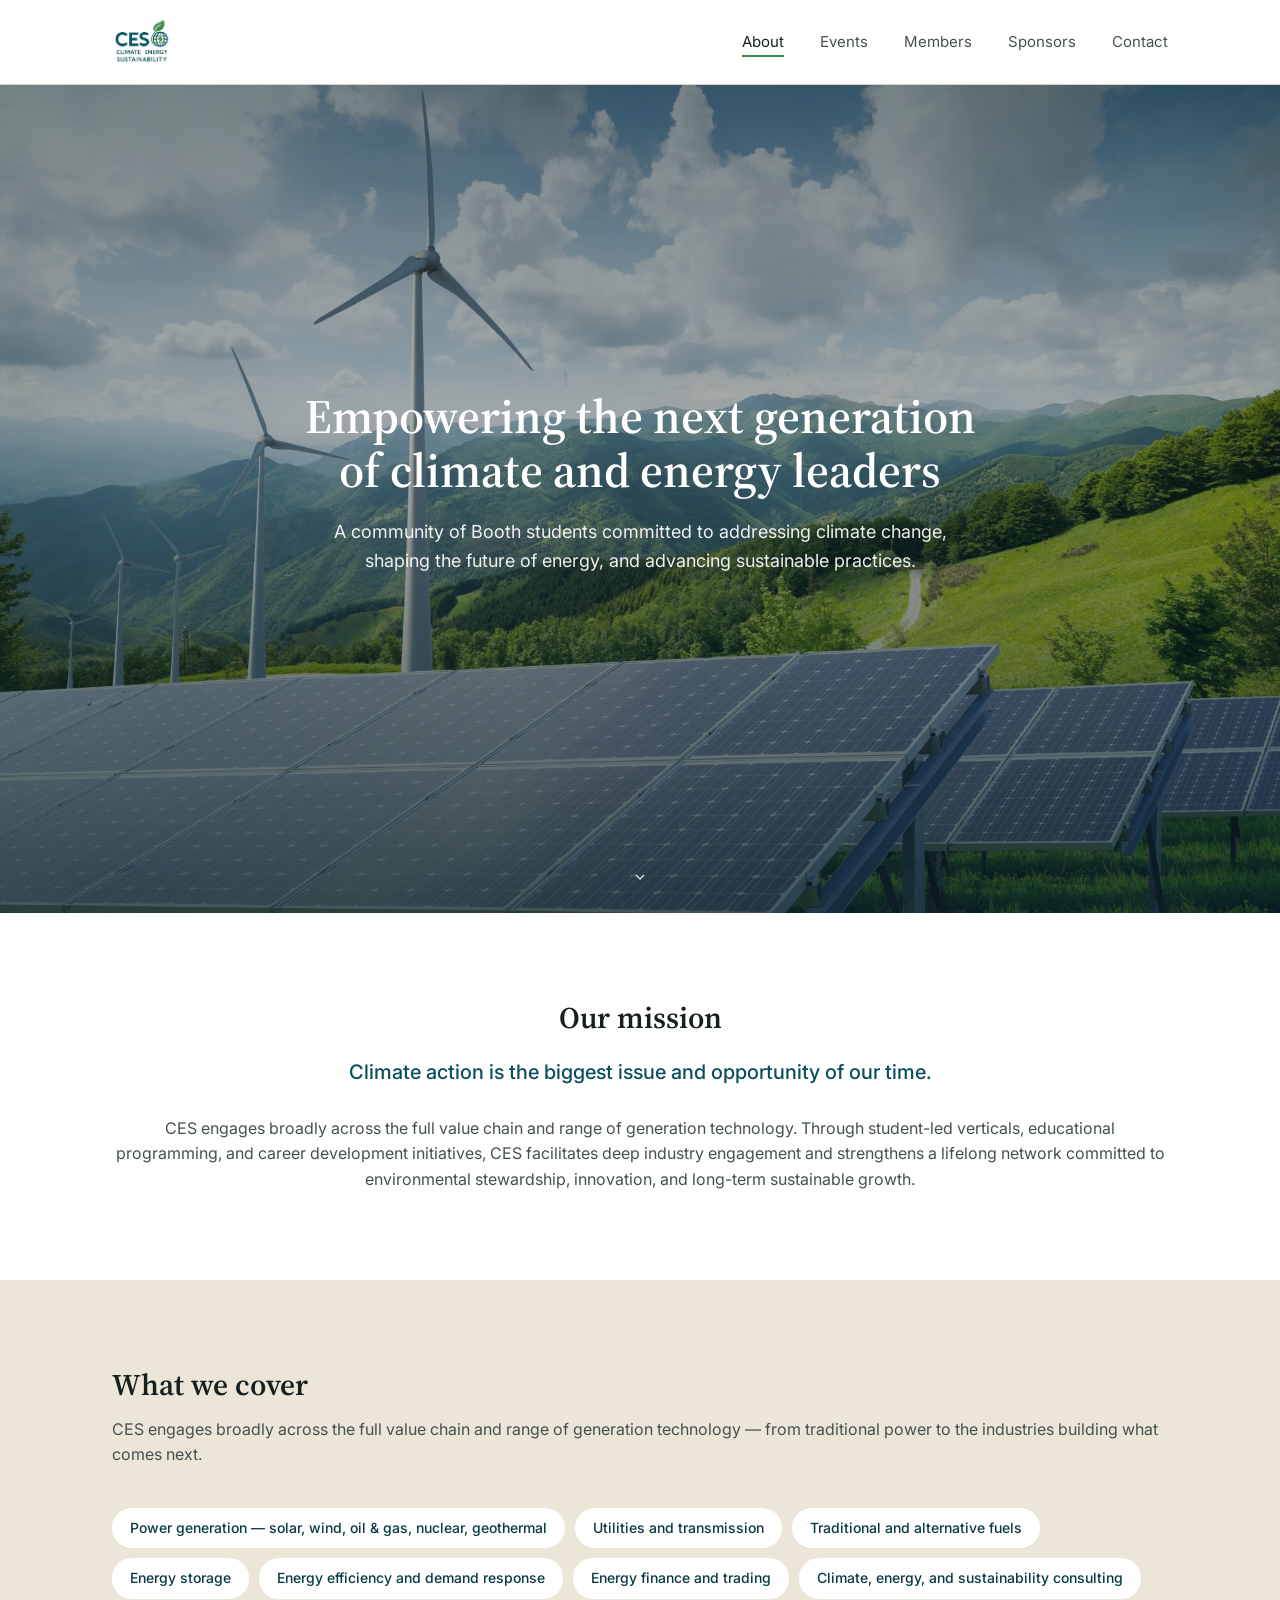
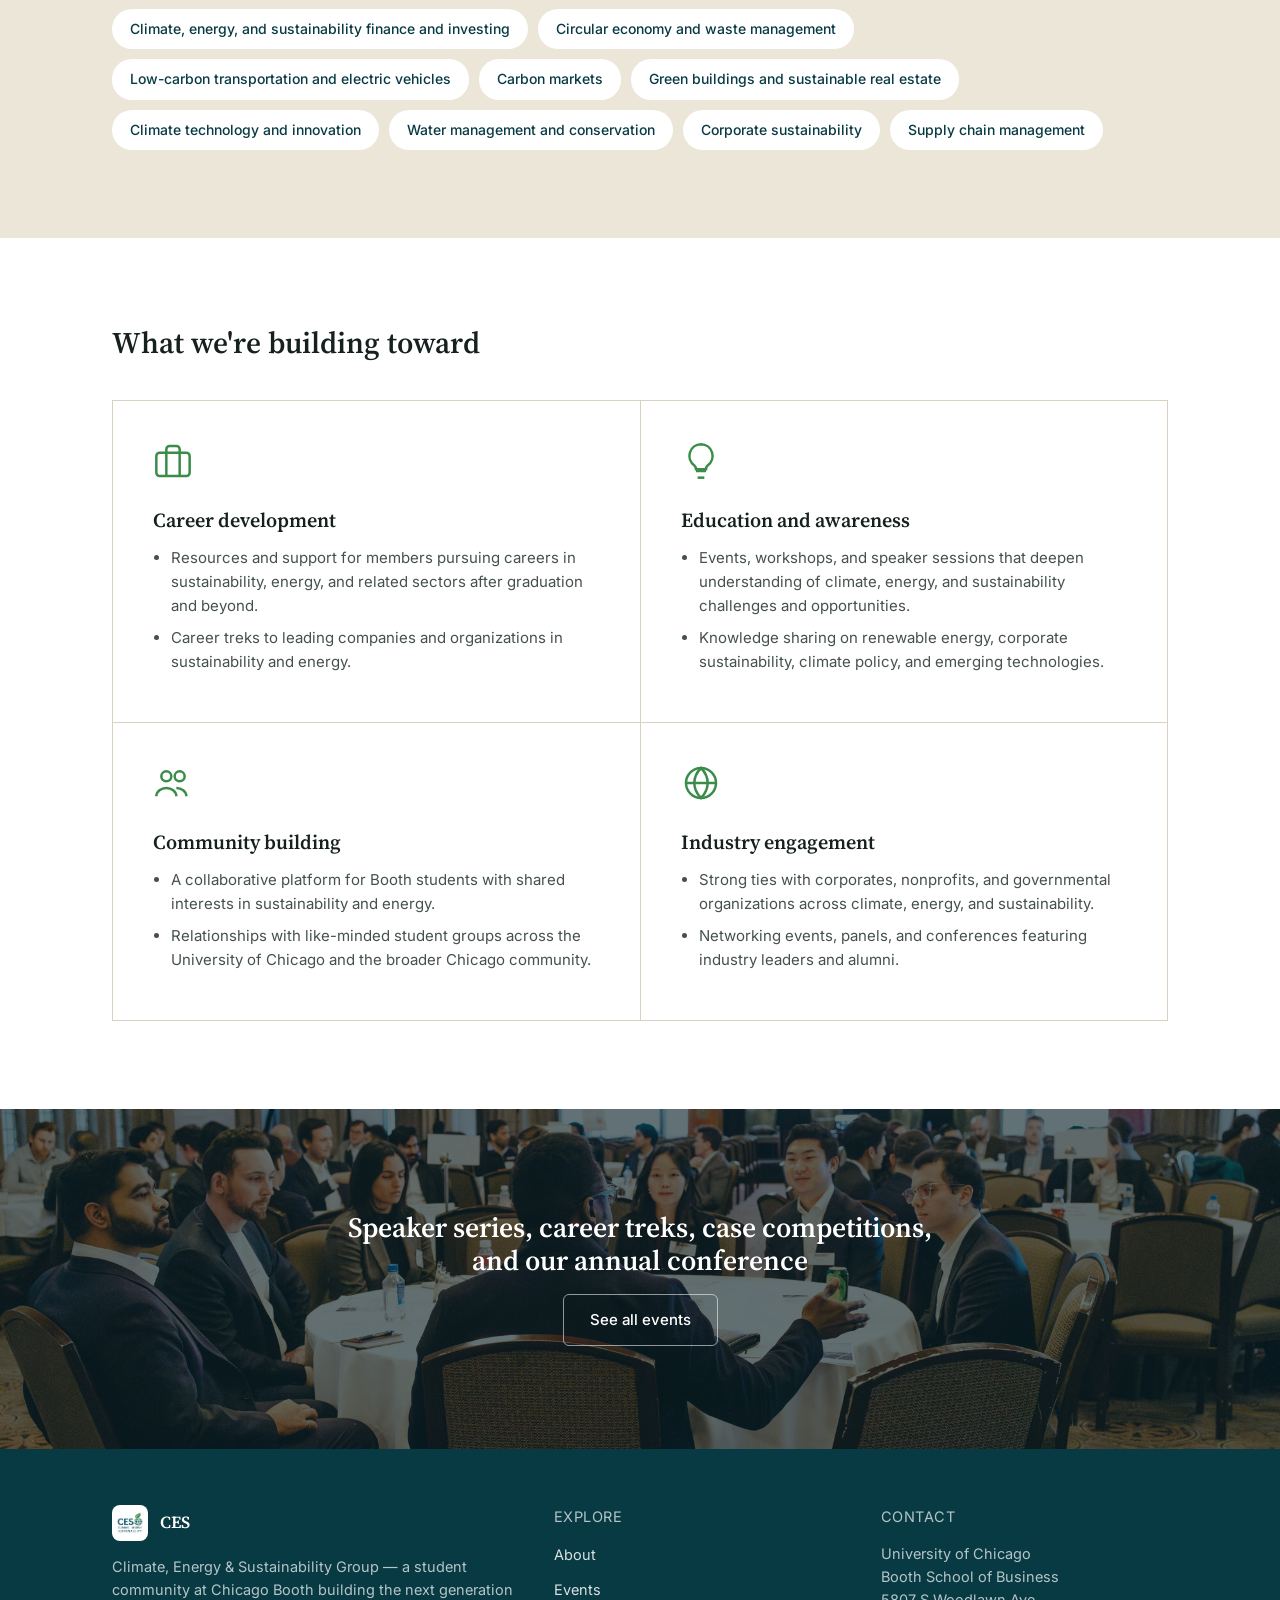
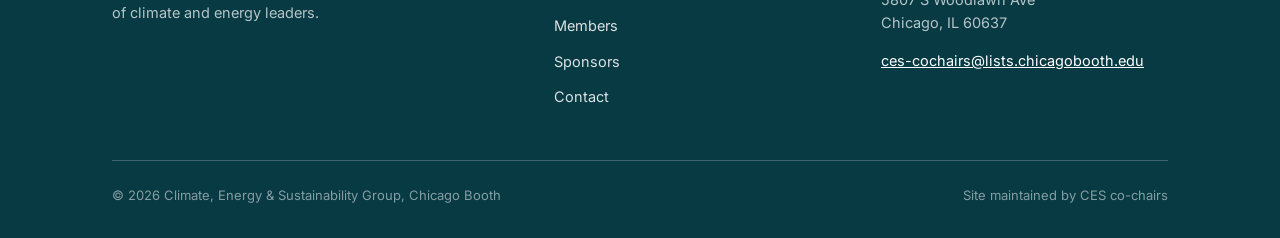
==== index.html @ 855fa8d5 "Add files via upload" ====
<!DOCTYPE html>
<html lang="en">
<head>
<meta charset="UTF-8">
<meta name="viewport" content="width=device-width, initial-scale=1.0">
<title>CES — Climate, Energy & Sustainability Group | Chicago Booth</title>
<link rel="icon" href="images/ces-logo.jpg">
<link rel="preconnect" href="https://fonts.googleapis.com">
<link rel="preconnect" href="https://fonts.gstatic.com" crossorigin>
<link href="https://fonts.googleapis.com/css2?family=Source+Serif+4:wght@500;600&family=Inter:wght@400;500;600&display=swap" rel="stylesheet">
<link rel="stylesheet" href="css/styles.css">
</head>
<body>

<header class="site-header">
  <div class="container">
    <a class="brand" href="index.html">
      <img src="images/ces-logo.jpg" alt="CES logo">
    </a>
    <nav>
      <ul class="nav-links">
        <li><a href="index.html" aria-current="page">About</a></li>
        <li><a href="events.html">Events</a></li>
        <li><a href="members.html">Members</a></li>
        <li><a href="sponsors.html">Sponsors</a></li>
        <li><a href="contact.html">Contact</a></li>
      </ul>
    </nav>
    <button class="nav-toggle" aria-label="Toggle menu"><span></span></button>
  </div>
</header>

<main>

  <section class="hero-full">
    <img class="hero-bg" src="images/about-hero.jpg" alt="Solar panels and wind turbines across a mountain landscape">
    <div class="hero-full-content">
      <h1>Empowering the next generation of climate and energy leaders</h1>
      <p>A community of Booth students committed to addressing climate change, shaping the future of energy, and advancing sustainable practices.</p>
    </div>
    <div class="scroll-cue">
      <svg width="16" height="16" viewBox="0 0 24 24" fill="none" stroke="currentColor" stroke-width="2"><path d="M6 9l6 6 6-6"/></svg>
    </div>
  </section>

  <section class="section">
    <div class="container">
      <div class="mission-block">
        <h2>Our mission</h2>
        <p class="lede">Climate action is the biggest issue and opportunity of our time.</p>
      </div>
      <p class="mission-support">CES engages broadly across the full value chain and range of generation technology. Through student-led verticals, educational programming, and career development initiatives, CES facilitates deep industry engagement and strengthens a lifelong network committed to environmental stewardship, innovation, and long-term sustainable growth.</p>
    </div>
  </section>

  <section class="section section-stone">
    <div class="container">
      <div class="section-head" style="max-width:none;">
        <h2>What we cover</h2>
        <p style="max-width:none;">CES engages broadly across the full value chain and range of generation technology — from traditional power to the industries building what comes next.</p>
      </div>
      <ul class="chip-list">
        <li class="chip">Power generation — solar, wind, oil &amp; gas, nuclear, geothermal</li>
        <li class="chip">Utilities and transmission</li>
        <li class="chip">Traditional and alternative fuels</li>
        <li class="chip">Energy storage</li>
        <li class="chip">Energy efficiency and demand response</li>
        <li class="chip">Energy finance and trading</li>
        <li class="chip">Climate, energy, and sustainability consulting</li>
        <li class="chip">Climate, energy, and sustainability finance and investing</li>
        <li class="chip">Circular economy and waste management</li>
        <li class="chip">Low-carbon transportation and electric vehicles</li>
        <li class="chip">Carbon markets</li>
        <li class="chip">Green buildings and sustainable real estate</li>
        <li class="chip">Climate technology and innovation</li>
        <li class="chip">Water management and conservation</li>
        <li class="chip">Corporate sustainability</li>
        <li class="chip">Supply chain management</li>
      </ul>
    </div>
  </section>

  <section class="section">
    <div class="container">
      <div class="section-head">
        <h2>What we're building toward</h2>
      </div>
      <div class="pillar-grid">
        <div class="pillar-card">
          <svg class="pillar-icon" viewBox="0 0 24 24" fill="none" stroke="currentColor" stroke-width="1.5"><rect x="2" y="7" width="20" height="14" rx="2"/><path d="M16 21V5a2 2 0 0 0-2-2h-4a2 2 0 0 0-2 2v16"/></svg>
          <h3>Career development</h3>
          <ul>
            <li>Resources and support for members pursuing careers in sustainability, energy, and related sectors after graduation and beyond.</li>
            <li>Career treks to leading companies and organizations in sustainability and energy.</li>
          </ul>
        </div>
        <div class="pillar-card">
          <svg class="pillar-icon" viewBox="0 0 24 24" fill="none" stroke="currentColor" stroke-width="1.5"><path d="M9 18h6"/><path d="M10 22h4"/><path d="M12 2a7 7 0 0 0-4 12.7c.6.5 1 1.2 1 2.3v0h6v0c0-1.1.4-1.8 1-2.3A7 7 0 0 0 12 2z"/></svg>
          <h3>Education and awareness</h3>
          <ul>
            <li>Events, workshops, and speaker sessions that deepen understanding of climate, energy, and sustainability challenges and opportunities.</li>
            <li>Knowledge sharing on renewable energy, corporate sustainability, climate policy, and emerging technologies.</li>
          </ul>
        </div>
        <div class="pillar-card">
          <svg class="pillar-icon" viewBox="0 0 24 24" fill="none" stroke="currentColor" stroke-width="1.5"><circle cx="8" cy="8" r="3"/><circle cx="16" cy="8" r="3"/><path d="M2 20c0-3 3-5 6-5s6 2 6 5"/><path d="M14 15c3 0 6 2 6 5"/></svg>
          <h3>Community building</h3>
          <ul>
            <li>A collaborative platform for Booth students with shared interests in sustainability and energy.</li>
            <li>Relationships with like-minded student groups across the University of Chicago and the broader Chicago community.</li>
          </ul>
        </div>
        <div class="pillar-card">
          <svg class="pillar-icon" viewBox="0 0 24 24" fill="none" stroke="currentColor" stroke-width="1.5"><circle cx="12" cy="12" r="9"/><path d="M3 12h18"/><path d="M12 3c2.5 2.5 4 5.5 4 9s-1.5 6.5-4 9c-2.5-2.5-4-5.5-4-9s1.5-6.5 4-9z"/></svg>
          <h3>Industry engagement</h3>
          <ul>
            <li>Strong ties with corporates, nonprofits, and governmental organizations across climate, energy, and sustainability.</li>
            <li>Networking events, panels, and conferences featuring industry leaders and alumni.</li>
          </ul>
        </div>
      </div>
    </div>
  </section>

  <section class="photo-cta">
    <img src="images/events-1.jpg" alt="CES members networking at a conference">
    <div class="photo-cta-content">
      <h2>Speaker series, career treks, case competitions, and our annual conference</h2>
      <a class="btn btn-ghost-light" href="events.html">See all events</a>
    </div>
  </section>

</main>

<footer class="site-footer">
  <div class="container">
    <div class="footer-top">
      <div>
        <div class="footer-brand">
          <img src="images/ces-logo.jpg" alt="CES logo">
          <span class="footer-brand-name">CES</span>
        </div>
        <p>Climate, Energy &amp; Sustainability Group — a student community at Chicago Booth building the next generation of climate and energy leaders.</p>
      </div>
      <div>
        <p class="footer-heading">Explore</p>
        <ul class="footer-links">
          <li><a href="index.html">About</a></li>
          <li><a href="events.html">Events</a></li>
          <li><a href="members.html">Members</a></li>
          <li><a href="sponsors.html">Sponsors</a></li>
          <li><a href="contact.html">Contact</a></li>
        </ul>
      </div>
      <div>
        <p class="footer-heading">Contact</p>
        <p>University of Chicago<br>Booth School of Business<br>5807 S Woodlawn Ave<br>Chicago, IL 60637</p>
        <p><a href="mailto:ces-cochairs@lists.chicagobooth.edu" style="color:#fff;">ces-cochairs@lists.chicagobooth.edu</a></p>
      </div>
    </div>
    <div class="footer-bottom">
      <span>&copy; 2026 Climate, Energy &amp; Sustainability Group, Chicago Booth</span>
      <span>Site maintained by CES co-chairs</span>
    </div>
  </div>
</footer>
<script src="js/main.js"></script>
</body>
</html>
---- css/styles.css ----
/* ==========================================================================
   CES — Climate, Energy & Sustainability Group, Chicago Booth
   Design tokens
   ========================================================================== */

:root {
  --ink: #16211f;
  --ink-soft: #45514e;
  --teal: #0b4f5c;
  --teal-dark: #083a44;
  --teal-overlay: rgba(8, 32, 38, 0.62);
  --green: #3b8c49;
  --green-dark: #2c6b38;
  --stone: #ece6d8;
  --stone-dark: #ddd4bf;
  --line: #d9d2c2;
  --line-on-dark: rgba(255, 255, 255, 0.22);
  --paper: #ffffff;

  --font-display: "Source Serif 4", Georgia, serif;
  --font-body: "Inter", -apple-system, BlinkMacSystemFont, sans-serif;

  --max: 1120px;
}

* { box-sizing: border-box; }

html { scroll-behavior: smooth; }

body {
  margin: 0;
  font-family: var(--font-body);
  color: var(--ink);
  background: var(--paper);
  line-height: 1.6;
  -webkit-font-smoothing: antialiased;
}

img { max-width: 100%; display: block; }

a { color: inherit; }

.container {
  max-width: var(--max);
  margin: 0 auto;
  padding: 0 32px;
}

h1, h2, h3 {
  font-family: var(--font-display);
  font-weight: 600;
  line-height: 1.15;
  margin: 0;
  color: var(--ink);
}

p { margin: 0 0 1em; max-width: 62ch; }

.eyebrow {
  font-size: 14px;
  color: var(--ink-soft);
  margin: 0 0 8px;
}

/* ==========================================================================
   Header / nav
   ========================================================================== */

.site-header {
  position: sticky;
  top: 0;
  z-index: 50;
  background: var(--paper);
  border-bottom: 1px solid var(--line);
}

.site-header .container {
  display: flex;
  align-items: center;
  justify-content: space-between;
  height: 84px;
}

.brand {
  display: flex;
  align-items: center;
  gap: 12px;
  text-decoration: none;
  color: var(--ink);
}

.brand img { height: 60px; width: 60px; }

.brand-name {
  font-family: var(--font-display);
  font-weight: 600;
  font-size: 19px;
  letter-spacing: 0.2px;
}

.brand-name span {
  display: block;
  font-family: var(--font-body);
  font-weight: 400;
  font-size: 12px;
  color: var(--ink-soft);
  margin-top: 1px;
}

.nav-links {
  display: flex;
  gap: 36px;
  list-style: none;
  margin: 0;
  padding: 0;
}

.nav-links a {
  text-decoration: none;
  font-size: 15px;
  color: var(--ink-soft);
  padding: 4px 0;
  border-bottom: 2px solid transparent;
  transition: color 0.15s ease, border-color 0.15s ease;
}

.nav-links a:hover,
.nav-links a[aria-current="page"] {
  color: var(--ink);
  border-color: var(--green);
}

.nav-toggle {
  display: none;
  background: none;
  border: 1px solid var(--line);
  border-radius: 6px;
  width: 40px;
  height: 40px;
  align-items: center;
  justify-content: center;
  cursor: pointer;
}

.nav-toggle span,
.nav-toggle span::before,
.nav-toggle span::after {
  content: "";
  display: block;
  width: 18px;
  height: 2px;
  background: var(--ink);
  position: relative;
  transition: transform 0.2s ease, opacity 0.2s ease;
}

.nav-toggle span::before { position: absolute; top: -6px; }
.nav-toggle span::after { position: absolute; top: 6px; }

/* ==========================================================================
   Buttons
   ========================================================================== */

.btn {
  display: inline-block;
  font-family: var(--font-body);
  font-size: 15px;
  font-weight: 500;
  text-decoration: none;
  padding: 13px 26px;
  border-radius: 6px;
  border: 1px solid transparent;
  transition: background 0.15s ease, color 0.15s ease, border-color 0.15s ease;
}

.btn-primary { background: var(--teal); color: #fff; }
.btn-primary:hover { background: var(--teal-dark); }

.btn-ghost { border-color: var(--ink); color: var(--ink); }
.btn-ghost:hover { border-color: var(--teal); color: var(--teal); }

.btn-ghost-light { border-color: rgba(255,255,255,0.55); color: #fff; }
.btn-ghost-light:hover { border-color: #fff; background: rgba(255,255,255,0.12); }

.btn-row { display: flex; gap: 14px; flex-wrap: wrap; }

/* ==========================================================================
   Hero — split (About / homepage)
   ========================================================================== */

.hero-split {
  display: grid;
  grid-template-columns: 1fr 1fr;
  align-items: stretch;
  min-height: 560px;
}

.hero-split-text {
  display: flex;
  flex-direction: column;
  justify-content: center;
  padding: 64px 64px 64px 32px;
  max-width: 620px;
  margin: 0 auto 0 0;
}

.hero-split-text h1 {
  font-size: 40px;
  margin-bottom: 24px;
}

.hero-split-text p {
  font-size: 17px;
  color: var(--ink-soft);
}

.hero-split-image { position: relative; overflow: hidden; }

.hero-split-image img {
  width: 100%;
  height: 100%;
  object-fit: cover;
  min-height: 320px;
}

/* ==========================================================================
   Hero — full bleed, centered (homepage)
   ========================================================================== */

.hero-full {
  position: relative;
  min-height: 92vh;
  display: flex;
  align-items: center;
  justify-content: center;
  text-align: center;
  color: #fff;
  overflow: hidden;
}

.hero-full > img.hero-bg {
  position: absolute;
  inset: 0;
  width: 100%;
  height: 100%;
  object-fit: cover;
  z-index: 0;
}

.hero-full::after {
  content: "";
  position: absolute;
  inset: 0;
  background: linear-gradient(180deg, rgba(8,32,38,0.55) 0%, rgba(8,32,38,0.35) 40%, rgba(8,32,38,0.75) 100%);
  z-index: 1;
}

.hero-full-content {
  position: relative;
  z-index: 2;
  max-width: 760px;
  padding: 0 32px;
  display: flex;
  flex-direction: column;
  align-items: center;
}

.hero-full-content img.hero-mark {
  height: 56px;
  width: 56px;
  margin-bottom: 28px;
  background: #fff;
  border-radius: 14px;
  padding: 8px;
}

.hero-full-content h1 {
  color: #fff;
  font-size: 48px;
  line-height: 1.12;
  margin-bottom: 20px;
}

.hero-full-content p {
  color: rgba(255,255,255,0.92);
  font-size: 18px;
  max-width: 56ch;
  margin: 0 auto 32px;
}

.scroll-cue {
  position: absolute;
  bottom: 28px;
  left: 50%;
  transform: translateX(-50%);
  z-index: 2;
  color: rgba(255,255,255,0.85);
  display: flex;
  flex-direction: column;
  align-items: center;
  gap: 6px;
  font-size: 12px;
  letter-spacing: 0.5px;
}

.scroll-cue svg { animation: bob 1.8s ease-in-out infinite; }

@keyframes bob {
  0%, 100% { transform: translateY(0); }
  50% { transform: translateY(6px); }
}

/* ==========================================================================
   Mission statement block
   ========================================================================== */

.mission-block {
  text-align: center;
  max-width: 780px;
  margin: 0 auto;
}

.mission-block h2 {
  font-size: 30px;
  margin: 0 0 20px;
}

.mission-block p.lede {
  font-size: 20px;
  line-height: 1.6;
  color: var(--teal);
  font-weight: 500;
  max-width: 720px;
  margin: 0 auto;
}

.mission-support {
  max-width: none;
  text-align: center;
  font-size: 16px;
  color: var(--ink-soft);
  margin: 28px auto 0;
}

/* ==========================================================================
   Pillar grid (Core goals) with icons
   ========================================================================== */

.pillar-grid {
  display: grid;
  grid-template-columns: 1fr 1fr;
  gap: 1px;
  background: var(--line);
  border: 1px solid var(--line);
}

.pillar-card {
  background: var(--paper);
  padding: 40px;
}

.pillar-icon {
  width: 40px;
  height: 40px;
  color: var(--green);
  margin-bottom: 20px;
}

.pillar-card h3 { font-size: 20px; margin-bottom: 14px; }

.pillar-card ul {
  margin: 0;
  padding-left: 18px;
  color: var(--ink-soft);
  font-size: 15px;
}

.pillar-card li { margin-bottom: 8px; }

/* ==========================================================================
   Photo CTA break (full bleed section with overlay text + button)
   ========================================================================== */

.photo-cta {
  position: relative;
  min-height: 340px;
  display: flex;
  align-items: center;
  justify-content: center;
  text-align: center;
  color: #fff;
  overflow: hidden;
}

.photo-cta img {
  position: absolute;
  inset: 0;
  width: 100%;
  height: 100%;
  object-fit: cover;
  z-index: 0;
}

.photo-cta::after {
  content: "";
  position: absolute;
  inset: 0;
  background: var(--teal-overlay);
  z-index: 1;
}

.photo-cta-content { position: relative; z-index: 2; max-width: 640px; padding: 0 24px; }

.photo-cta-content h2 { color: #fff; font-size: 28px; margin-bottom: 18px; }

/* ==========================================================================
   Hero — banner (page headers with photo)
   ========================================================================== */

.hero-banner {
  position: relative;
  min-height: 420px;
  display: flex;
  align-items: flex-end;
  color: #fff;
  overflow: hidden;
}

.hero-banner > img {
  position: absolute;
  inset: 0;
  width: 100%;
  height: 100%;
  object-fit: cover;
  z-index: 0;
}

.hero-banner::after {
  content: "";
  position: absolute;
  inset: 0;
  background: var(--teal-overlay);
  z-index: 1;
}

.hero-banner .container {
  position: relative;
  z-index: 2;
  padding-top: 72px;
  padding-bottom: 48px;
}

.hero-banner h1 {
  color: #fff;
  font-size: 40px;
  margin-bottom: 12px;
}

.hero-banner p {
  color: rgba(255,255,255,0.88);
  font-size: 17px;
  max-width: 56ch;
  margin: 0;
}

/* ==========================================================================
   Sections
   ========================================================================== */

.section { padding: 88px 0; }
.section-tight { padding: 64px 0; }
.section-stone { background: var(--stone); }

.section-head { max-width: 640px; margin: 0 0 40px; }
.section-head h2 { font-size: 30px; margin-bottom: 14px; }
.section-head p { color: var(--ink-soft); font-size: 16px; margin: 0; }

hr.rule {
  border: none;
  border-top: 1px solid var(--line);
  margin: 0;
}

/* ==========================================================================
   Chip / tag list
   ========================================================================== */

.chip-list {
  display: flex;
  flex-wrap: wrap;
  gap: 10px;
  list-style: none;
  margin: 0;
  padding: 0;
}

.chip {
  font-size: 14px;
  padding: 9px 18px;
  border: none;
  border-radius: 20px;
  color: var(--teal-dark);
  background: #dfeae7;
  font-weight: 500;
}

.section-stone .chip { background: var(--paper); color: var(--teal-dark); }

/* ==========================================================================
   Editorial / hairline list (Core goals, Event types, Contact sections)
   ========================================================================== */

.hairline-list { border-top: 1px solid var(--line); }

.hairline-item {
  display: grid;
  grid-template-columns: 280px 1fr;
  gap: 40px;
  padding: 32px 0;
  border-bottom: 1px solid var(--line);
}

.hairline-item h3 {
  font-size: 20px;
  font-weight: 600;
}

.item-title {
  display: flex;
  align-items: center;
  gap: 12px;
}

.hairline-icon {
  width: 22px;
  height: 22px;
  color: var(--green);
  flex-shrink: 0;
}

.hairline-item .item-body p {
  color: var(--ink-soft);
  font-size: 15.5px;
  margin: 0 0 8px;
  max-width: 60ch;
}

.hairline-item .item-body ul {
  margin: 0;
  padding-left: 18px;
  color: var(--ink-soft);
  font-size: 15.5px;
}

.hairline-item .item-body li { margin-bottom: 6px; }

/* ==========================================================================
   Editorial photo break
   ========================================================================== */

.photo-break { margin: 8px 0 48px; }
.photo-break img { width: 100%; height: auto; border-radius: 12px; }
.photo-break figcaption {
  font-size: 13.5px;
  color: var(--ink-soft);
  margin-top: 10px;
}

/* ==========================================================================
   Team grid (Members page)
   ========================================================================== */

.team-grid {
  display: grid;
  grid-template-columns: repeat(3, 1fr);
  gap: 28px;
}

.team-card {
  padding: 20px 20px 28px;
  border: 1px solid var(--line);
  border-radius: 14px;
  transition: box-shadow 0.2s ease, transform 0.2s ease, border-color 0.2s ease;
}

.team-card:hover {
  box-shadow: 0 12px 28px rgba(11,79,92,0.12);
  transform: translateY(-3px);
  border-color: var(--stone-dark);
}

.team-card img {
  width: 100%;
  aspect-ratio: 1 / 1;
  height: auto;
  border-radius: 10px;
  object-fit: cover;
  margin-bottom: 18px;
}

.team-card h3 { font-size: 19px; margin-bottom: 4px; }

.team-links {
  font-size: 13.5px;
  color: var(--teal);
  margin-bottom: 16px;
  display: flex;
  gap: 12px;
  flex-wrap: wrap;
}

.team-links a { text-decoration: none; }
.team-links a:hover { text-decoration: underline; }

.team-fields dt {
  font-size: 11.5px;
  text-transform: uppercase;
  letter-spacing: 0.5px;
  color: var(--ink-soft);
  margin: 12px 0 2px;
}

.team-fields dd {
  font-size: 14.5px;
  margin: 0;
  color: var(--ink);
}

.placeholder-text { color: #9a9284; font-style: italic; }

/* ==========================================================================
   Placeholder / draft notice strip
   ========================================================================== */

.draft-notice {
  display: flex;
  gap: 14px;
  align-items: flex-start;
  border: 1px dashed #b98a4e;
  background: #fbf3e7;
  color: #6b4a1e;
  padding: 18px 22px;
  border-radius: 4px;
  font-size: 14.5px;
  margin-bottom: 48px;
}

.draft-notice strong { display: block; margin-bottom: 4px; font-family: var(--font-body); }

/* ==========================================================================
   Sponsor tiers (placeholder)
   ========================================================================== */

.tier-grid {
  display: grid;
  grid-template-columns: repeat(3, 1fr);
  gap: 24px;
}

.tier-card {
  border: 1px solid var(--line);
  border-radius: 14px;
  padding: 32px 28px;
  transition: box-shadow 0.2s ease, transform 0.2s ease;
}

.tier-card:hover {
  box-shadow: 0 12px 28px rgba(11,79,92,0.1);
  transform: translateY(-3px);
}

.tier-card h3 { font-size: 20px; margin-bottom: 12px; }
.tier-card ul { padding-left: 18px; color: var(--ink-soft); font-size: 14.5px; margin: 0; }
.tier-card li { margin-bottom: 8px; }

/* ==========================================================================
   Logo grid (Alumni companies, sponsor logos)
   ========================================================================== */

.logo-grid {
  display: grid;
  grid-template-columns: repeat(4, 1fr);
  gap: 18px;
}

.logo-card {
  border: 1px solid var(--line);
  border-radius: 12px;
  background: var(--paper);
  height: 104px;
  display: flex;
  align-items: center;
  justify-content: center;
  padding: 20px;
  transition: box-shadow 0.2s ease, transform 0.2s ease;
}

.logo-card:hover {
  box-shadow: 0 12px 28px rgba(11,79,92,0.1);
  transform: translateY(-3px);
}

.logo-card img {
  max-height: 56px;
  max-width: 100%;
  object-fit: contain;
}

/* ==========================================================================
   Sponsor tiers
   ========================================================================== */

.tier-label {
  font-size: 17px;
  text-transform: uppercase;
  letter-spacing: 0.6px;
  color: var(--green);
  font-weight: 600;
  margin: 0 0 6px;
}

.sponsor-tier { margin-bottom: 56px; }

.sponsor-list { border-top: 1px solid var(--line); }

.sponsor-row {
  display: grid;
  grid-template-columns: 200px 1fr;
  gap: 40px;
  padding: 36px 0;
  border-bottom: 1px solid var(--line);
  align-items: start;
}

.sponsor-row .logo-frame {
  display: flex;
  align-items: center;
  height: 64px;
}

.sponsor-row img {
  max-height: 60px;
  max-width: 100%;
  object-fit: contain;
}

.sponsor-row h3 {
  font-size: 17px;
  margin-bottom: 10px;
}

.sponsor-row p {
  color: var(--ink-soft);
  font-size: 15px;
  margin: 0;
  max-width: none;
}

/* ==========================================================================
   Contact page blocks
   ========================================================================== */

.contact-grid {
  display: grid;
  grid-template-columns: 1fr 1fr;
  gap: 64px;
}

.contact-block h3 {
  font-size: 15px;
  text-transform: uppercase;
  letter-spacing: 0.5px;
  color: var(--ink-soft);
  font-family: var(--font-body);
  font-weight: 600;
  margin-bottom: 14px;
}

.contact-block p { color: var(--ink-soft); font-size: 15.5px; }
.contact-block address { font-style: normal; }

.mail-link {
  display: inline-flex;
  align-items: center;
  gap: 8px;
  color: var(--teal);
  text-decoration: none;
  font-weight: 500;
  font-size: 15.5px;
}
.mail-link:hover { text-decoration: underline; }

/* ==========================================================================
   Footer
   ========================================================================== */

.site-footer {
  background: var(--teal-dark);
  color: rgba(255,255,255,0.85);
  padding: 56px 0 32px;
}

.footer-top {
  display: grid;
  grid-template-columns: 1.4fr 1fr 1fr;
  gap: 40px;
  padding-bottom: 40px;
  border-bottom: 1px solid var(--line-on-dark);
}

.footer-brand {
  display: flex;
  align-items: center;
  gap: 12px;
  margin-bottom: 14px;
}

.footer-brand img {
  height: 36px;
  width: 36px;
  background: #fff;
  border-radius: 8px;
  padding: 4px;
}

.footer-brand-name {
  font-family: var(--font-display);
  color: #fff;
  font-size: 17px;
  font-weight: 600;
}

.site-footer p { color: rgba(255,255,255,0.7); font-size: 14.5px; }

.footer-heading {
  font-size: 13px;
  text-transform: uppercase;
  letter-spacing: 0.5px;
  color: rgba(255,255,255,0.55);
  margin-bottom: 14px;
}

.footer-links { list-style: none; margin: 0; padding: 0; }
.footer-links li { margin-bottom: 10px; }
.footer-links a { color: rgba(255,255,255,0.85); text-decoration: none; font-size: 14.5px; }
.footer-links a:hover { text-decoration: underline; }

.footer-bottom {
  display: flex;
  justify-content: space-between;
  padding-top: 24px;
  font-size: 13px;
  color: rgba(255,255,255,0.5);
}

/* ==========================================================================
   Responsive
   ========================================================================== */

@media (max-width: 860px) {
  .nav-links { display: none; }
  .nav-toggle { display: flex; }

  body.nav-open .nav-links {
    display: flex;
    flex-direction: column;
    position: absolute;
    top: 84px;
    left: 0;
    right: 0;
    background: var(--paper);
    border-bottom: 1px solid var(--line);
    padding: 16px 32px 24px;
    gap: 18px;
  }

  .hero-split { grid-template-columns: 1fr; }
  .hero-split-text { padding: 48px 24px; max-width: none; }
  .hero-split-image img { min-height: 260px; }

  .hairline-item { grid-template-columns: 1fr; gap: 10px; }
  .team-grid { grid-template-columns: repeat(2, 1fr); }
  .logo-grid { grid-template-columns: repeat(2, 1fr); }
  .sponsor-row { grid-template-columns: 1fr; gap: 16px; }
  .tier-grid { grid-template-columns: 1fr; }
  .contact-grid { grid-template-columns: 1fr; gap: 40px; }
  .footer-top { grid-template-columns: 1fr; gap: 28px; }
  .section { padding: 56px 0; }
}

@media (max-width: 560px) {
  .container { padding: 0 20px; }
  .team-grid { grid-template-columns: 1fr; }
  .logo-grid { grid-template-columns: 1fr 1fr; }
  .hero-split-text h1, .hero-banner h1 { font-size: 30px; }
}
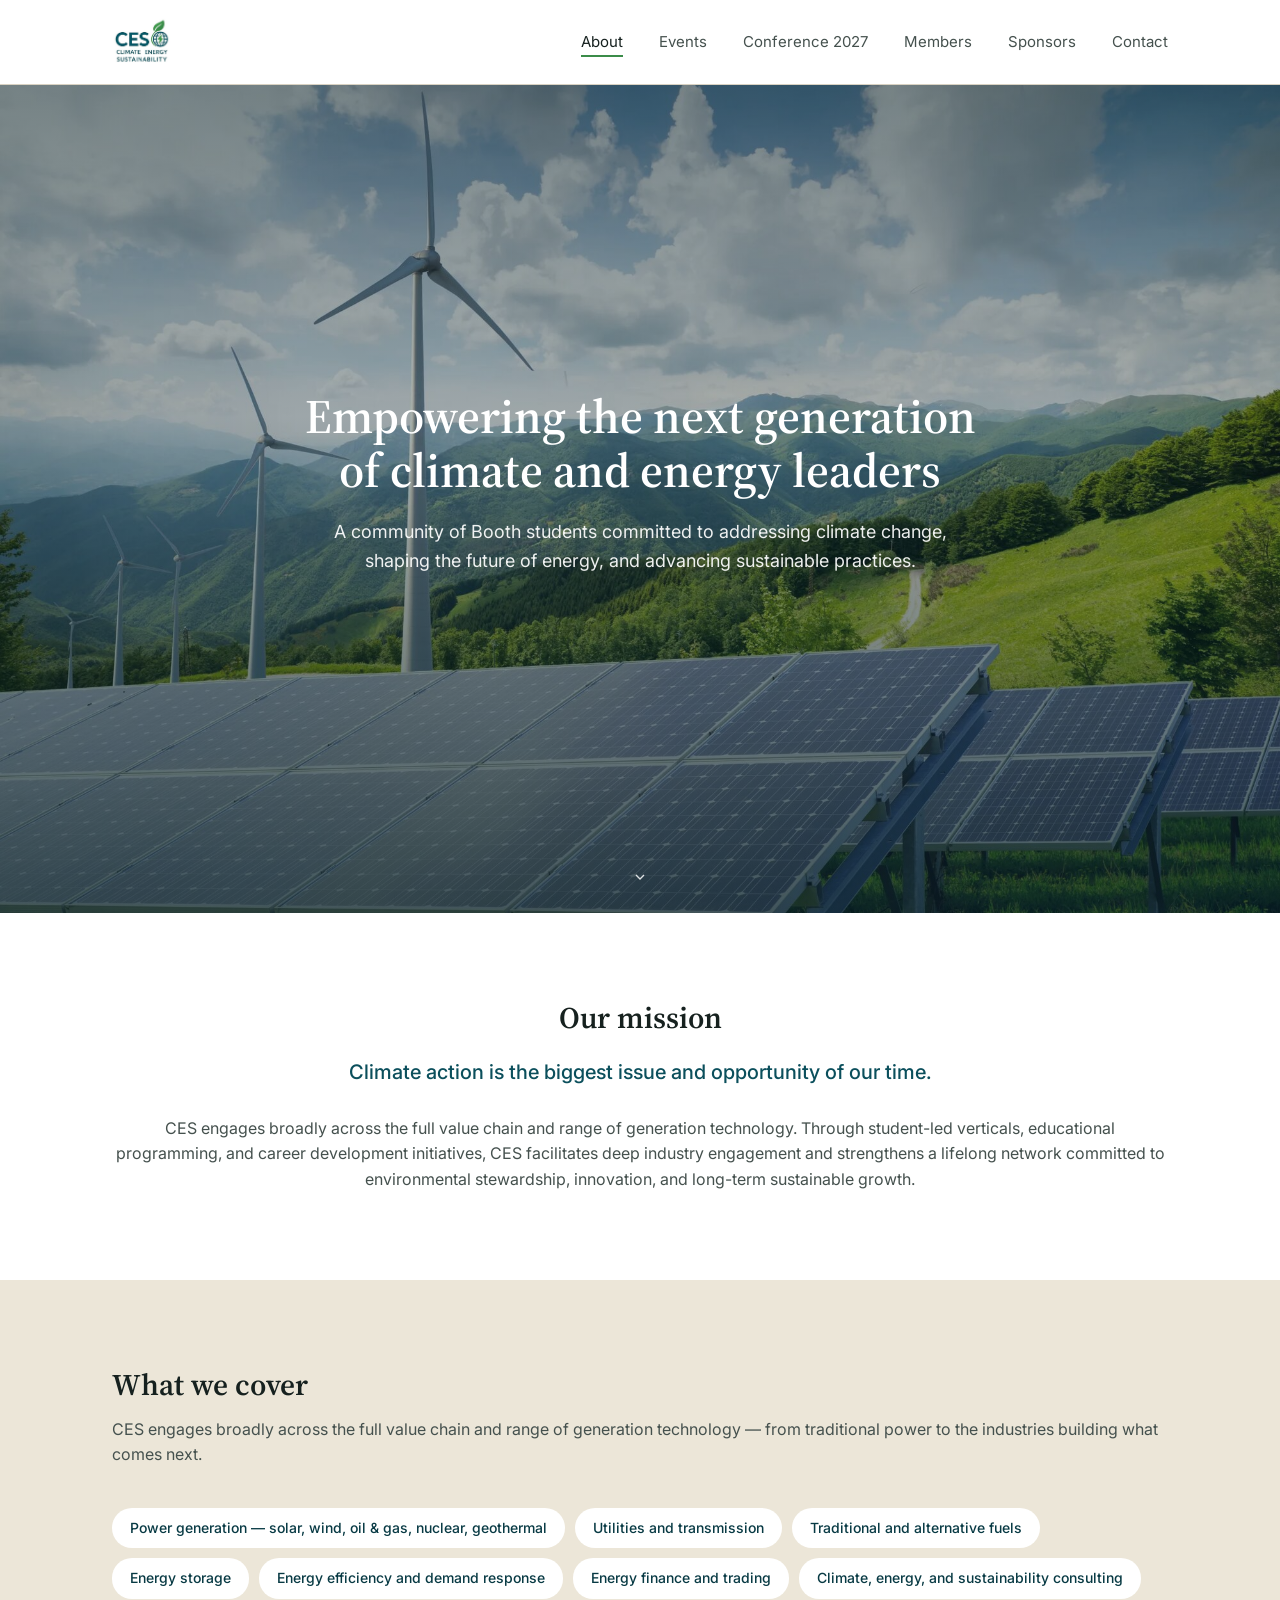
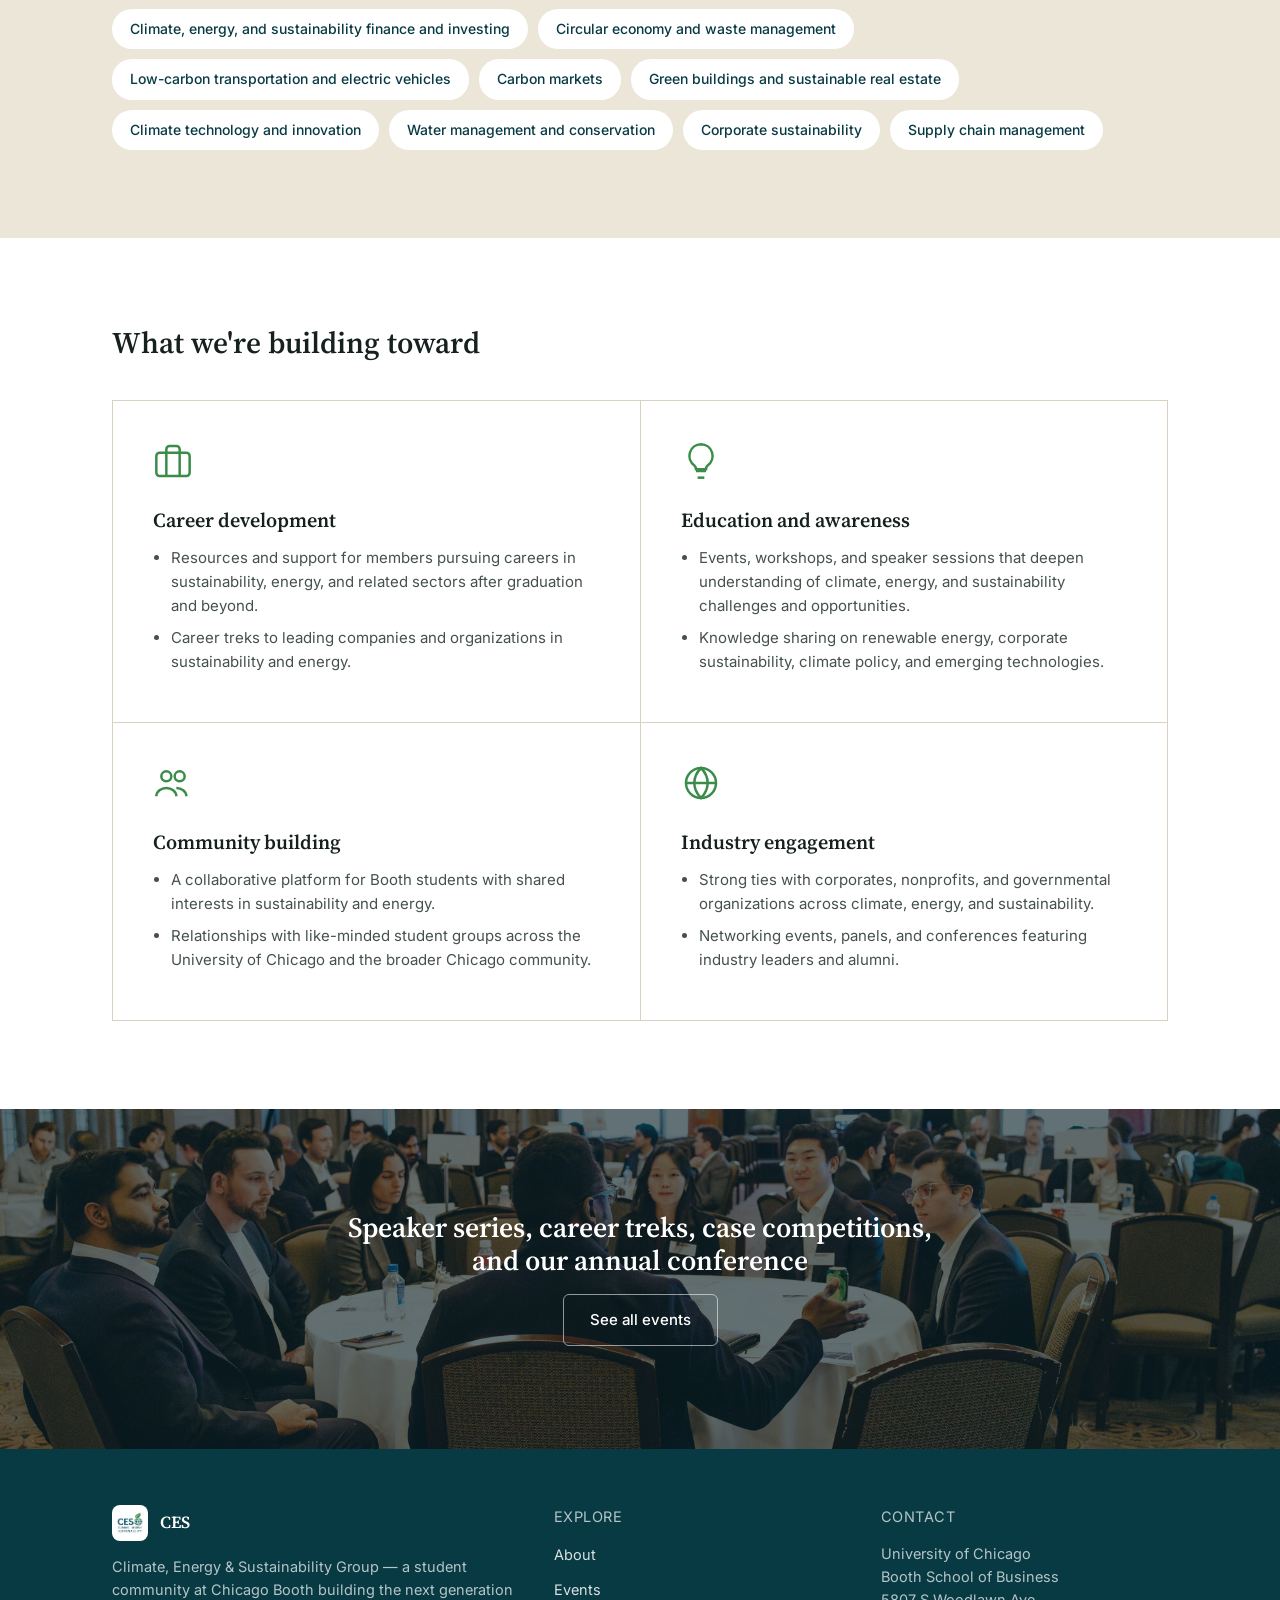
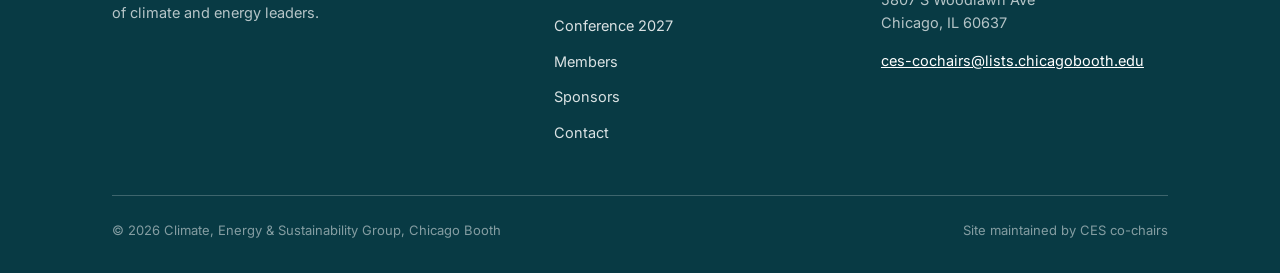
==== commit 8ff59210: "Add Conference 2027 page with schedule and speaker bios Adds conference.html (Powering the Future, J" ====
--- a/index.html
+++ b/index.html
@@ -21,6 +21,7 @@
       <ul class="nav-links">
         <li><a href="index.html" aria-current="page">About</a></li>
         <li><a href="events.html">Events</a></li>
+        <li><a href="conference.html">Conference 2027</a></li>
         <li><a href="members.html">Members</a></li>
         <li><a href="sponsors.html">Sponsors</a></li>
         <li><a href="contact.html">Contact</a></li>
@@ -147,6 +148,7 @@
         <ul class="footer-links">
           <li><a href="index.html">About</a></li>
           <li><a href="events.html">Events</a></li>
+          <li><a href="conference.html">Conference 2027</a></li>
           <li><a href="members.html">Members</a></li>
           <li><a href="sponsors.html">Sponsors</a></li>
           <li><a href="contact.html">Contact</a></li>
--- a/css/styles.css
+++ b/css/styles.css
@@ -446,6 +446,7 @@
 .hero-banner .container {
   position: relative;
   z-index: 2;
+  width: 100%;
   padding-top: 72px;
   padding-bottom: 48px;
 }
@@ -459,7 +460,7 @@
 .hero-banner p {
   color: rgba(255,255,255,0.88);
   font-size: 17px;
-  max-width: 56ch;
+  max-width: none;
   margin: 0;
 }
 
@@ -894,3 +895,54 @@
   .logo-grid { grid-template-columns: 1fr 1fr; }
   .hero-split-text h1, .hero-banner h1 { font-size: 30px; }
 }
+
+/* ==========================================================================
+   Conference page
+   ========================================================================== */
+
+.conf-intro {
+  display: grid;
+  grid-template-columns: 1fr 320px;
+  gap: 64px;
+  align-items: start;
+}
+
+.conf-intro p { font-size: 17px; color: var(--ink-soft); max-width: 62ch; }
+
+.conf-details {
+  border: 1px solid var(--line);
+  border-radius: 12px;
+  padding: 28px;
+}
+
+.conf-details dl { margin: 0 0 24px; }
+.conf-details dt { font-size: 13px; color: var(--ink-soft); margin-top: 14px; }
+.conf-details dd { margin: 2px 0 0; font-weight: 500; }
+
+.panel-title { font-size: 24px; margin-bottom: 20px; }
+
+.speaker-role {
+  font-size: 14.5px;
+  color: var(--ink-soft);
+  margin: 6px 0 0;
+}
+
+.chat-list {
+  list-style: none;
+  padding: 0;
+  margin: 0;
+  display: grid;
+  grid-template-columns: 1fr 1fr;
+  gap: 14px 40px;
+}
+
+.chat-list li { font-size: 15px; color: var(--ink-soft); margin: 0; }
+.chat-list strong { display: block; color: var(--ink); font-weight: 600; }
+
+.conf-cta { text-align: center; padding-top: 24px; }
+.conf-cta p { margin: 0 auto 20px; font-size: 18px; }
+
+@media (max-width: 860px) {
+  .conf-intro { grid-template-columns: 1fr; gap: 32px; }
+  .chat-list { grid-template-columns: 1fr; }
+}
